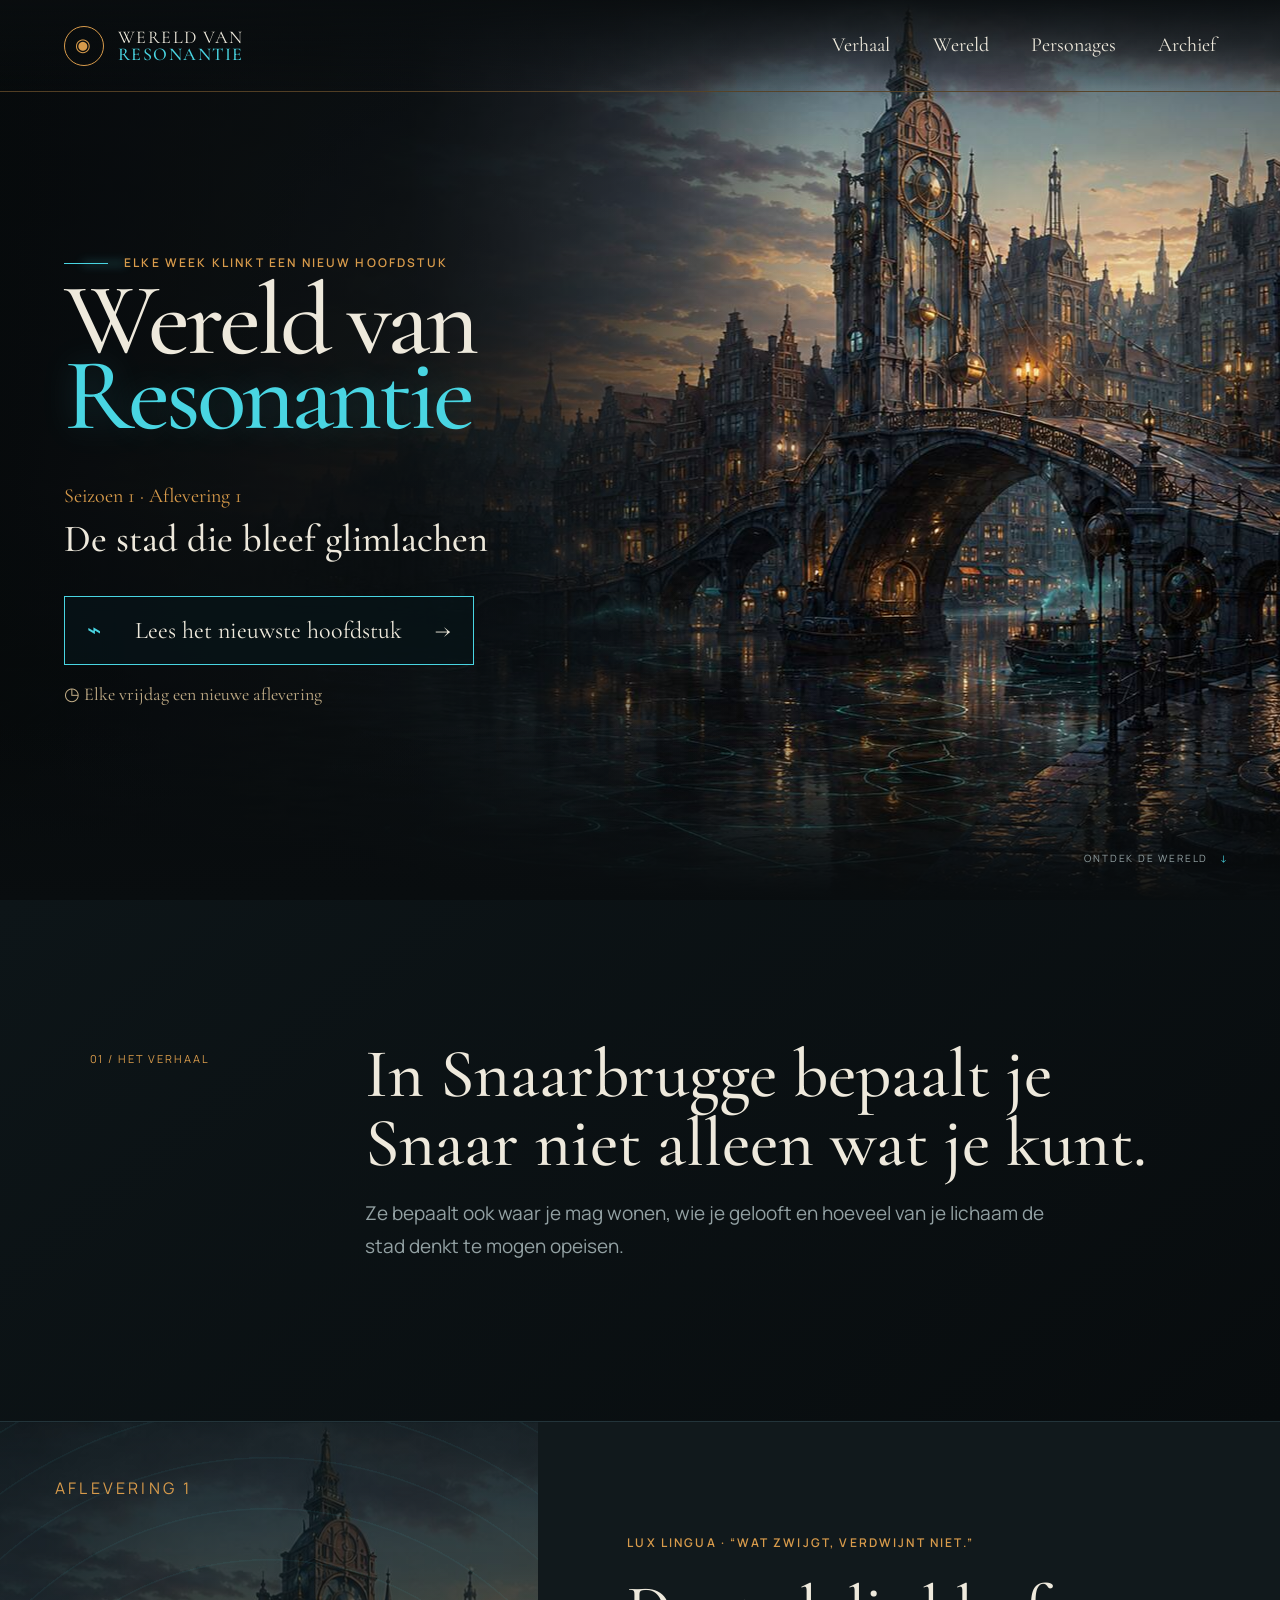
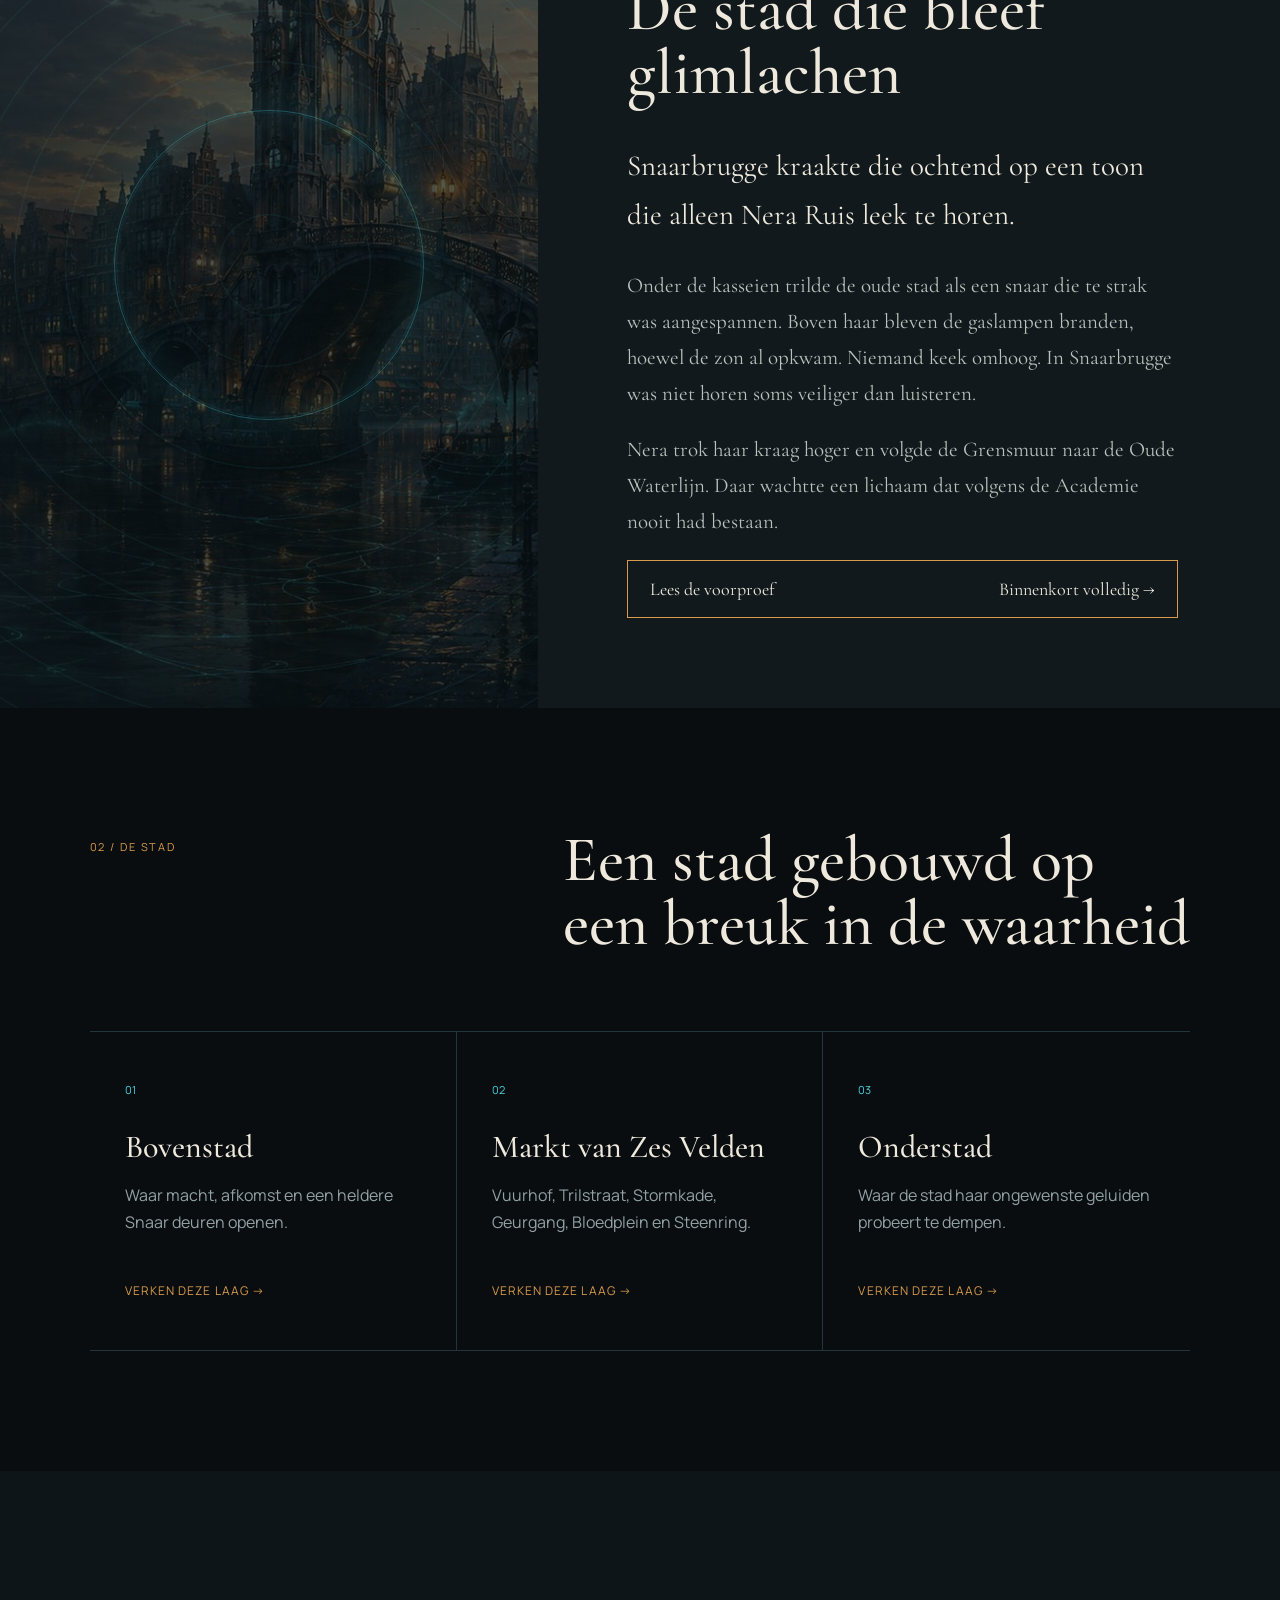
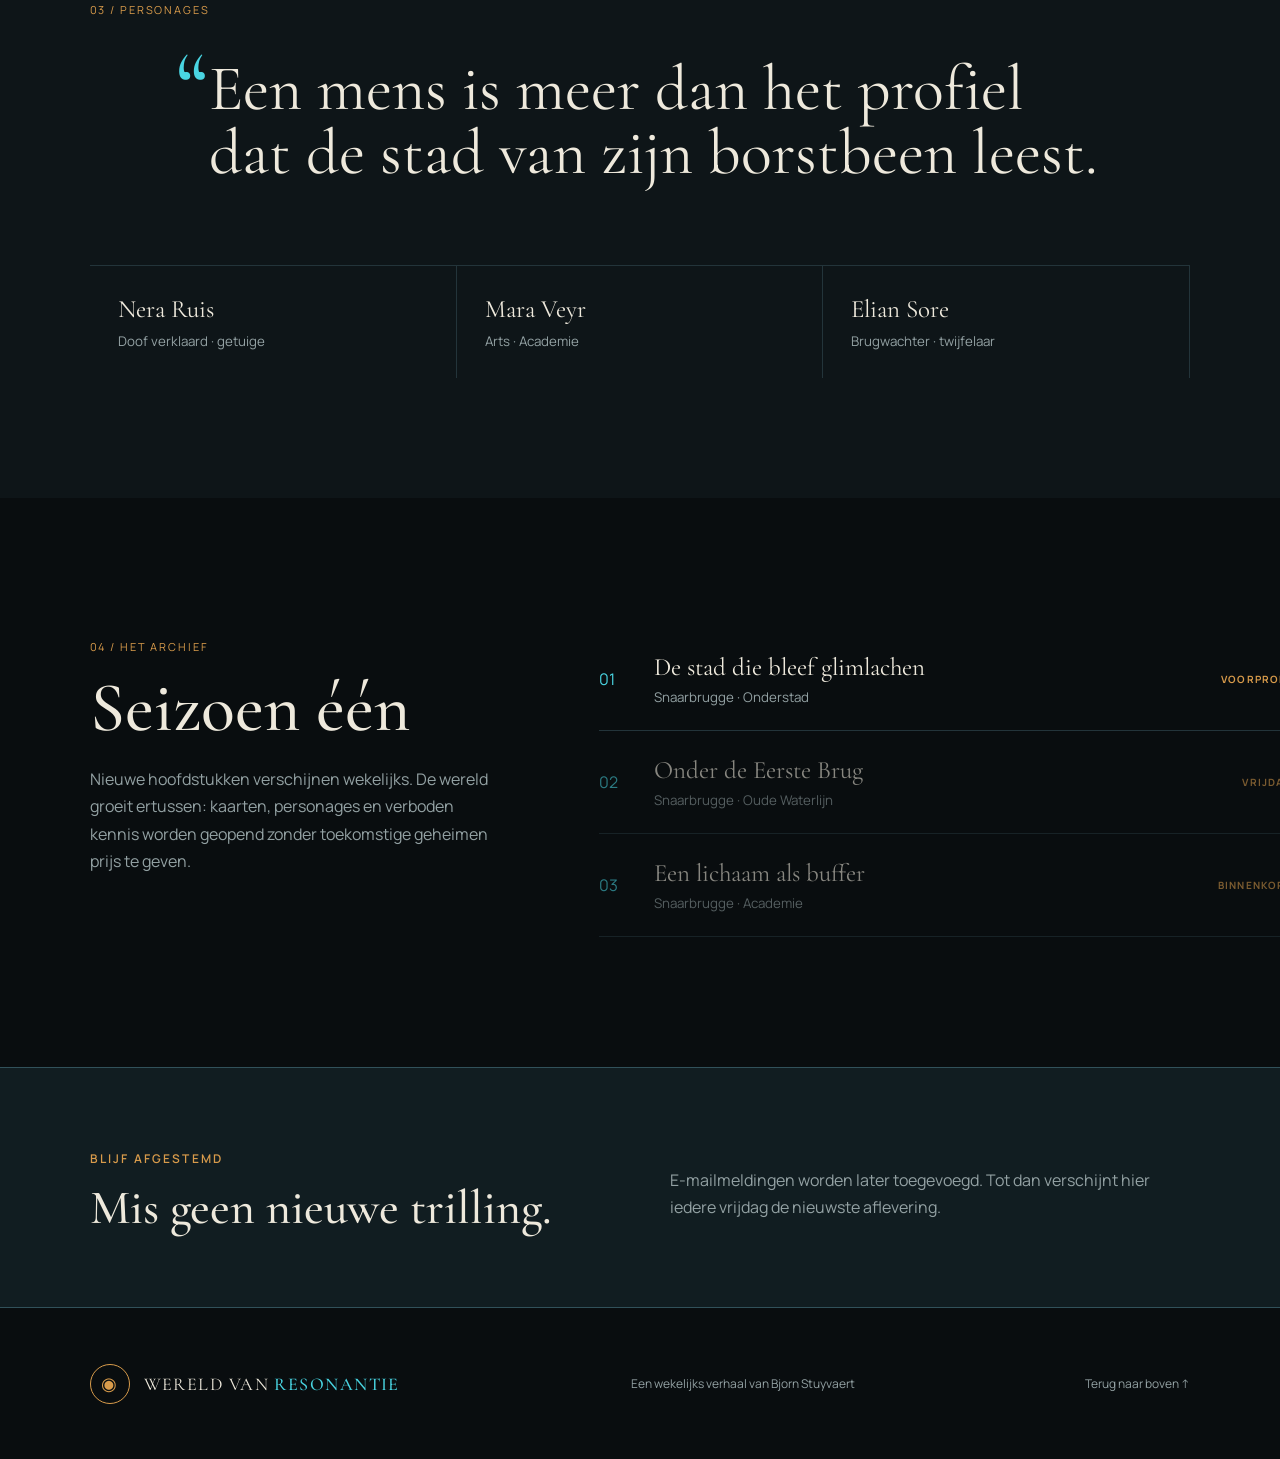
==== index.html @ d08d22cd "Publiceer eerste versie van de website" ====
<!doctype html>
<html lang="nl">
<head>
  <meta charset="utf-8">
  <meta name="viewport" content="width=device-width, initial-scale=1">
  <meta name="theme-color" content="#090d0f">
  <meta name="description" content="Elke week een nieuw hoofdstuk uit de Wereld van Resonantie.">
  <title>Wereld van Resonantie</title>
  <link rel="stylesheet" href="styles.css">
  <link rel="stylesheet" href="extra.css">
</head>
<body>
  <header class="topbar">
    <a class="brand" href="#top" aria-label="Wereld van Resonantie, terug naar boven">
      <span class="sigil" aria-hidden="true">◉</span>
      <span>Wereld van<br><b>Resonantie</b></span>
    </a>
    <button class="menubtn" type="button" aria-expanded="false" aria-controls="navigation">Menu</button>
    <nav id="navigation" aria-label="Hoofdnavigatie">
      <a href="#verhaal">Verhaal</a>
      <a href="#wereld">Wereld</a>
      <a href="#personages">Personages</a>
      <a href="#archief">Archief</a>
    </nav>
  </header>

  <main>
    <section class="hero" id="top">
      <div class="heroShade"></div>
      <div class="heroCopy">
        <p class="eyebrow"><span class="pulse"></span> Elke week klinkt een nieuw hoofdstuk</p>
        <h1>Wereld van<br><em>Resonantie</em></h1>
        <p class="episodeLine">Seizoen 1 · Aflevering 1</p>
        <h2>De stad die bleef glimlachen</h2>
        <a class="primary" href="#lezen"><span class="wave" aria-hidden="true">⌁</span> Lees het nieuwste hoofdstuk <span aria-hidden="true">→</span></a>
        <p class="schedule">◷ Elke vrijdag een nieuwe aflevering</p>
      </div>
      <a class="scroll" href="#verhaal">Ontdek de wereld <span>↓</span></a>
    </section>

    <section class="intro" id="verhaal">
      <p class="sectionNo">01 / HET VERHAAL</p>
      <div>
        <h2>In Snaarbrugge bepaalt je Snaar niet alleen wat je kunt.</h2>
        <p>Ze bepaalt ook waar je mag wonen, wie je gelooft en hoeveel van je lichaam de stad denkt te mogen opeisen.</p>
      </div>
    </section>

    <section class="latest" id="lezen">
      <div class="chapterArt" aria-hidden="true">
        <span>AFLEVERING 1</span>
        <div class="rings"></div>
      </div>
      <article>
        <p class="eyebrow">Lux Lingua · “Wat zwijgt, verdwijnt niet.”</p>
        <h2>De stad die bleef glimlachen</h2>
        <p class="lead">Snaarbrugge kraakte die ochtend op een toon die alleen Nera Ruis leek te horen.</p>
        <p>Onder de kasseien trilde de oude stad als een snaar die te strak was aangespannen. Boven haar bleven de gaslampen branden, hoewel de zon al opkwam. Niemand keek omhoog. In Snaarbrugge was niet horen soms veiliger dan luisteren.</p>
        <p>Nera trok haar kraag hoger en volgde de Grensmuur naar de Oude Waterlijn. Daar wachtte een lichaam dat volgens de Academie nooit had bestaan.</p>
        <a class="readButton" href="#lezen">Lees de voorproef <span>Binnenkort volledig →</span></a>
      </article>
    </section>

    <section class="world" id="wereld">
      <div class="worldHead">
        <p class="sectionNo">02 / DE STAD</p>
        <h2>Een stad gebouwd op<br>een breuk in de waarheid</h2>
      </div>
      <div class="placeGrid">
        <article><span>01</span><h3>Bovenstad</h3><p>Waar macht, afkomst en een heldere Snaar deuren openen.</p><a href="#archief">Verken deze laag →</a></article>
        <article><span>02</span><h3>Markt van Zes Velden</h3><p>Vuurhof, Trilstraat, Stormkade, Geurgang, Bloedplein en Steenring.</p><a href="#archief">Verken deze laag →</a></article>
        <article><span>03</span><h3>Onderstad</h3><p>Waar de stad haar ongewenste geluiden probeert te dempen.</p><a href="#archief">Verken deze laag →</a></article>
      </div>
    </section>

    <section class="characters" id="personages">
      <p class="sectionNo">03 / PERSONAGES</p>
      <blockquote class="quote"><span aria-hidden="true">“</span><p>Een mens is meer dan het profiel dat de stad van zijn borstbeen leest.</p></blockquote>
      <div class="nameRow">
        <div><b>Nera Ruis</b><small>Doof verklaard · getuige</small></div>
        <div><b>Mara Veyr</b><small>Arts · Academie</small></div>
        <div><b>Elian Sore</b><small>Brugwachter · twijfelaar</small></div>
      </div>
    </section>

    <section class="archive" id="archief">
      <div>
        <p class="sectionNo">04 / HET ARCHIEF</p>
        <h2>Seizoen één</h2>
        <p>Nieuwe hoofdstukken verschijnen wekelijks. De wereld groeit ertussen: kaarten, personages en verboden kennis worden geopend zonder toekomstige geheimen prijs te geven.</p>
      </div>
      <div class="episodeList">
        <div class="available"><span>01</span><div><b>De stad die bleef glimlachen</b><small>Snaarbrugge · Onderstad</small></div><strong>Voorproef</strong></div>
        <div><span>02</span><div><b>Onder de Eerste Brug</b><small>Snaarbrugge · Oude Waterlijn</small></div><strong>Vrijdag</strong></div>
        <div><span>03</span><div><b>Een lichaam als buffer</b><small>Snaarbrugge · Academie</small></div><strong>Binnenkort</strong></div>
      </div>
    </section>

    <section class="subscribe">
      <div><p class="eyebrow">Blijf afgestemd</p><h2>Mis geen nieuwe trilling.</h2></div>
      <p>E-mailmeldingen worden later toegevoegd. Tot dan verschijnt hier iedere vrijdag de nieuwste aflevering.</p>
    </section>
  </main>

  <footer>
    <a class="brand" href="#top"><span class="sigil" aria-hidden="true">◉</span><span>Wereld van <b>Resonantie</b></span></a>
    <p>Een wekelijks verhaal van Bjorn Stuyvaert</p>
    <a href="#top">Terug naar boven ↑</a>
  </footer>
  <script src="script.js"></script>
</body>
</html>
---- styles.css ----
@import url('https://fonts.googleapis.com/css2?family=Cormorant+Garamond:wght@400;500;600&family=Manrope:wght@400;500;600&display=swap');
:root{--ink:#090d0f;--panel:#0e1518;--line:#23343a;--paper:#eee9dc;--muted:#93a1a3;--cyan:#49d5e2;--amber:#d89b4b}*{box-sizing:border-box}html{scroll-behavior:smooth}body{margin:0;background:var(--ink);color:var(--paper);font-family:Manrope,sans-serif}a{color:inherit;text-decoration:none}.topbar{height:92px;display:flex;align-items:center;justify-content:space-between;padding:0 5vw;position:absolute;z-index:5;width:100%;border-bottom:1px solid rgba(216,155,75,.35);background:linear-gradient(#090d0fe8,transparent)}.brand{display:flex;align-items:center;gap:14px;font-family:'Cormorant Garamond';font-size:18px;line-height:.9;letter-spacing:.08em;text-transform:uppercase}.brand b{color:var(--cyan);font-weight:500}.sigil{border:1px solid var(--amber);width:40px;height:40px;border-radius:50%;display:grid;place-items:center;color:var(--amber)}nav{display:flex;gap:3.3vw;font-family:'Cormorant Garamond';font-size:20px}nav a{padding:8px 0;border-bottom:1px solid transparent}nav a:hover{color:var(--cyan);border-color:var(--cyan)}.menubtn{display:none}.hero{height:min(900px,100vh);min-height:720px;position:relative;background:url('assets/snaarbrugge-hero.jpg') center/cover no-repeat;display:flex;align-items:center;overflow:hidden}.hero:after{content:'';position:absolute;inset:0;background:radial-gradient(circle at 72% 55%,transparent 0 18%,rgba(0,0,0,.2) 50%),linear-gradient(90deg,#070b0df5 0%,#070b0dcc 32%,transparent 65%)}.heroShade{position:absolute;inset:auto 0 0;height:20%;background:linear-gradient(transparent,var(--ink));z-index:1}.heroCopy{position:relative;z-index:2;width:55%;margin-left:5vw;margin-top:65px}.eyebrow{color:var(--amber);text-transform:uppercase;letter-spacing:.18em;font-size:12px;font-weight:600}.pulse{display:inline-block;width:44px;height:1px;background:var(--cyan);vertical-align:middle;margin-right:12px;box-shadow:18px 0 10px var(--cyan)}h1,h2,h3{font-family:'Cormorant Garamond';font-weight:500;margin:0}.hero h1{font-size:clamp(72px,8vw,124px);line-height:.73;letter-spacing:-.04em}.hero h1 em{font-style:normal;color:var(--cyan);text-shadow:0 0 34px #49d5e233}.episodeLine{color:var(--amber);margin:52px 0 8px;font-family:'Cormorant Garamond';font-size:20px}.hero h2{font-size:clamp(28px,3vw,45px);margin-bottom:34px}.primary{display:flex;align-items:center;gap:18px;width:max-content;min-width:410px;justify-content:space-between;padding:19px 22px;border:1px solid var(--cyan);background:#071317cc;font-family:'Cormorant Garamond';font-size:24px;transition:.25s}.primary:hover{background:#12323a;box-shadow:0 0 30px #49d5e226;transform:translateY(-2px)}.wave{color:var(--cyan)}.schedule{color:#c3ae88;font-family:'Cormorant Garamond';font-size:18px}.scroll{position:absolute;z-index:2;right:4vw;bottom:35px;text-transform:uppercase;font-size:10px;letter-spacing:.18em;color:var(--muted)}.scroll span{color:var(--cyan);margin-left:8px}.intro{display:grid;grid-template-columns:25% 1fr;padding:140px 7vw;border-bottom:1px solid var(--line);background:linear-gradient(140deg,#0d1518,#080c0e)}.sectionNo{color:var(--amber);letter-spacing:.17em;font-size:11px;text-transform:uppercase}.intro h2{font-size:clamp(46px,5.4vw,78px);line-height:1;max-width:970px}.intro div>p{max-width:700px;color:var(--muted);font-size:19px;line-height:1.7}.latest{display:grid;grid-template-columns:42% 58%;min-height:760px}.chapterArt{position:relative;background:linear-gradient(#071114aa,#071114bb),url('assets/snaarbrugge-hero.jpg') 70%/cover;overflow:hidden;padding:55px;color:var(--amber);letter-spacing:.2em}.chapterArt:after{content:'';position:absolute;inset:0;background:repeating-radial-gradient(circle at 50%,transparent 0 49px,#49d5e20e 50px 51px)}.rings{width:310px;height:310px;border:1px solid #49d5e255;border-radius:50%;position:absolute;left:50%;top:50%;transform:translate(-50%,-50%);box-shadow:0 0 60px #49d5e222,inset 0 0 40px #49d5e21c}.latest article{padding:100px 8vw 90px 7vw;background:#11191c}.latest h2{font-size:clamp(48px,5vw,70px);line-height:1;margin:26px 0 36px}.latest article>p:not(.eyebrow){font-family:'Cormorant Garamond';font-size:21px;line-height:1.7;color:#bac2bd}.latest .lead{color:var(--paper)!important;font-size:29px!important}.readButton{margin-top:20px;border:1px solid var(--amber);background:transparent;color:var(--paper);padding:17px 22px;width:100%;display:flex;justify-content:space-between;font:18px 'Cormorant Garamond';cursor:pointer}.readButton:hover{background:#d89b4b18}.world{padding:120px 7vw}.worldHead{display:flex;justify-content:space-between;align-items:start}.worldHead h2{font-size:clamp(48px,5vw,72px);line-height:1}.placeGrid{display:grid;grid-template-columns:repeat(3,1fr);margin-top:75px;border-top:1px solid var(--line);border-bottom:1px solid var(--line)}.placeGrid article{padding:45px 35px 50px;border-right:1px solid var(--line)}.placeGrid article:last-child{border:0}.placeGrid span{color:var(--cyan);font-size:11px}.placeGrid h3{font-size:32px;margin:28px 0 15px}.placeGrid p{color:var(--muted);line-height:1.65;min-height:80px}.placeGrid a{color:var(--amber);font-size:12px;text-transform:uppercase;letter-spacing:.09em}.characters{padding:120px 7vw;background:#0e1518}.quote{display:flex;max-width:930px;margin:40px auto 80px}.quote span{font:100px 'Cormorant Garamond';color:var(--cyan);line-height:.6}.quote p{font:clamp(40px,5vw,70px)/1 'Cormorant Garamond';margin:0}.nameRow{display:grid;grid-template-columns:repeat(3,1fr);border-top:1px solid var(--line)}.nameRow div{padding:28px;border-right:1px solid var(--line)}.nameRow b,.nameRow small{display:block}.nameRow b{font:25px 'Cormorant Garamond'}.nameRow small{color:var(--muted);margin-top:8px}.archive{display:grid;grid-template-columns:37% 63%;gap:8vw;padding:130px 7vw}.archive h2{font-size:70px}.archive>div>p:last-child{color:var(--muted);line-height:1.7}.episodeList>div{display:grid;grid-template-columns:55px 1fr auto;align-items:center;padding:24px 0;border-bottom:1px solid var(--line);opacity:.55}.episodeList .available{opacity:1}.episodeList span{color:var(--cyan)}.episodeList b,.episodeList small{display:block}.episodeList b{font:25px 'Cormorant Garamond'}.episodeList small{color:var(--muted);margin-top:6px}.episodeList strong{color:var(--amber);text-transform:uppercase;font-size:10px;letter-spacing:.12em}.subscribe{display:flex;justify-content:space-between;align-items:end;padding:70px 7vw;background:#111d21;border-block:1px solid #31515a}.subscribe h2{font-size:48px}.subscribe form{display:flex;width:45%}.subscribe input{flex:1;background:transparent;color:white;border:0;border-bottom:1px solid var(--cyan);padding:17px;font:16px Manrope}.subscribe button{background:var(--cyan);border:0;padding:0 25px;color:#061013;font-weight:600}footer{display:flex;align-items:center;justify-content:space-between;padding:55px 7vw;color:var(--muted);font-size:12px}footer .brand{color:var(--paper)}.srOnly{position:absolute;width:1px;height:1px;overflow:hidden;clip:rect(0,0,0,0)}
@media(max-width:800px){.topbar{height:74px}.menubtn{display:block;background:transparent;border:1px solid var(--line);color:var(--paper);padding:8px 12px}nav{display:none;position:absolute;top:74px;inset-inline:0;background:#091013;padding:25px;flex-direction:column}nav.open{display:flex}.hero{min-height:760px;background-position:66% center}.hero:after{background:linear-gradient(90deg,#070b0ff5 0%,#070b0edb 75%,#070b0e77)}.heroCopy{width:90%;margin-left:6vw}.hero h1{font-size:64px}.primary{min-width:0;width:100%;font-size:20px}.intro,.latest,.archive{grid-template-columns:1fr}.intro{gap:40px;padding:90px 7vw}.chapterArt{min-height:420px}.latest article{padding:70px 7vw}.worldHead{display:block}.placeGrid{grid-template-columns:1fr}.placeGrid article{border-right:0;border-bottom:1px solid var(--line)}.nameRow{grid-template-columns:1fr}.nameRow div{border-right:0;border-bottom:1px solid var(--line)}.archive{gap:45px}.subscribe{display:block}.subscribe form{width:100%;margin-top:30px}footer{gap:25px;flex-direction:column;text-align:center}}
---- extra.css ----
.episodeList > a,
.episodeList > div {
  display: grid;
  grid-template-columns: 55px 1fr auto;
  align-items: center;
  padding: 24px 0;
  border-bottom: 1px solid var(--line);
  opacity: .55;
}

.episodeList > a.available { opacity: 1; }
.readButton { text-decoration: none; }
.subscribe > p { max-width: 520px; color: var(--muted); line-height: 1.7; }

.reading-page {
  background:
    radial-gradient(circle at 50% 0, rgba(73,213,226,.08), transparent 35%),
    var(--ink);
}

.reading-header {
  min-height: 88px;
  padding: 20px 6vw;
  display: flex;
  align-items: center;
  justify-content: space-between;
  border-bottom: 1px solid var(--line);
}

.reading-header > a:last-child { color: var(--amber); font-size: 13px; }

.chapter {
  width: min(760px, 86vw);
  margin: 0 auto;
  padding: 110px 0 130px;
}

.chapter h1 {
  font-size: clamp(58px, 8vw, 96px);
  line-height: .92;
  letter-spacing: -.035em;
  margin: 18px 0 28px;
}

.chapter-meta { color: var(--muted); font-size: 13px; letter-spacing: .05em; }
.chapter-divider { color: var(--cyan); text-align: center; font-size: 42px; margin: 55px 0; }
.chapter-note { border-left: 2px solid var(--amber); padding: 18px 24px; background: #11191c; color: var(--muted); }
.chapter > p:not(.eyebrow):not(.chapter-meta):not(.chapter-note) { font: 23px/1.85 'Cormorant Garamond', serif; color: #d0d2ca; }
.dropcap:first-letter { float: left; font-size: 92px; line-height: .75; padding: 12px 12px 0 0; color: var(--cyan); }
.coming-soon { margin: 70px 0; padding: 36px; text-align: center; border: 1px solid var(--line); background: #0e1518; }
.coming-soon span { color: var(--amber); text-transform: uppercase; letter-spacing: .18em; font-size: 11px; }
.coming-soon p { font-family: 'Cormorant Garamond', serif; font-size: 24px; }
.chapter-nav { display: flex; justify-content: space-between; gap: 20px; padding-top: 26px; border-top: 1px solid var(--line); color: var(--muted); font-size: 13px; }
.chapter-nav a { color: var(--cyan); }

.error-page { min-height: 100vh; display: grid; place-items: center; text-align: center; }
.error-page main { padding: 40px; }
.error-page h1 { font-size: clamp(58px, 9vw, 110px); }
.error-page p:not(.eyebrow) { color: var(--muted); margin-bottom: 40px; }
.error-page .primary { margin: 0 auto; min-width: 0; }

@media (max-width: 800px) {
  .reading-header { align-items: flex-start; gap: 18px; }
  .reading-header .brand { font-size: 14px; }
  .chapter { padding-top: 75px; }
  .chapter-nav { flex-direction: column; }
  .subscribe > p { margin-top: 25px; }
}
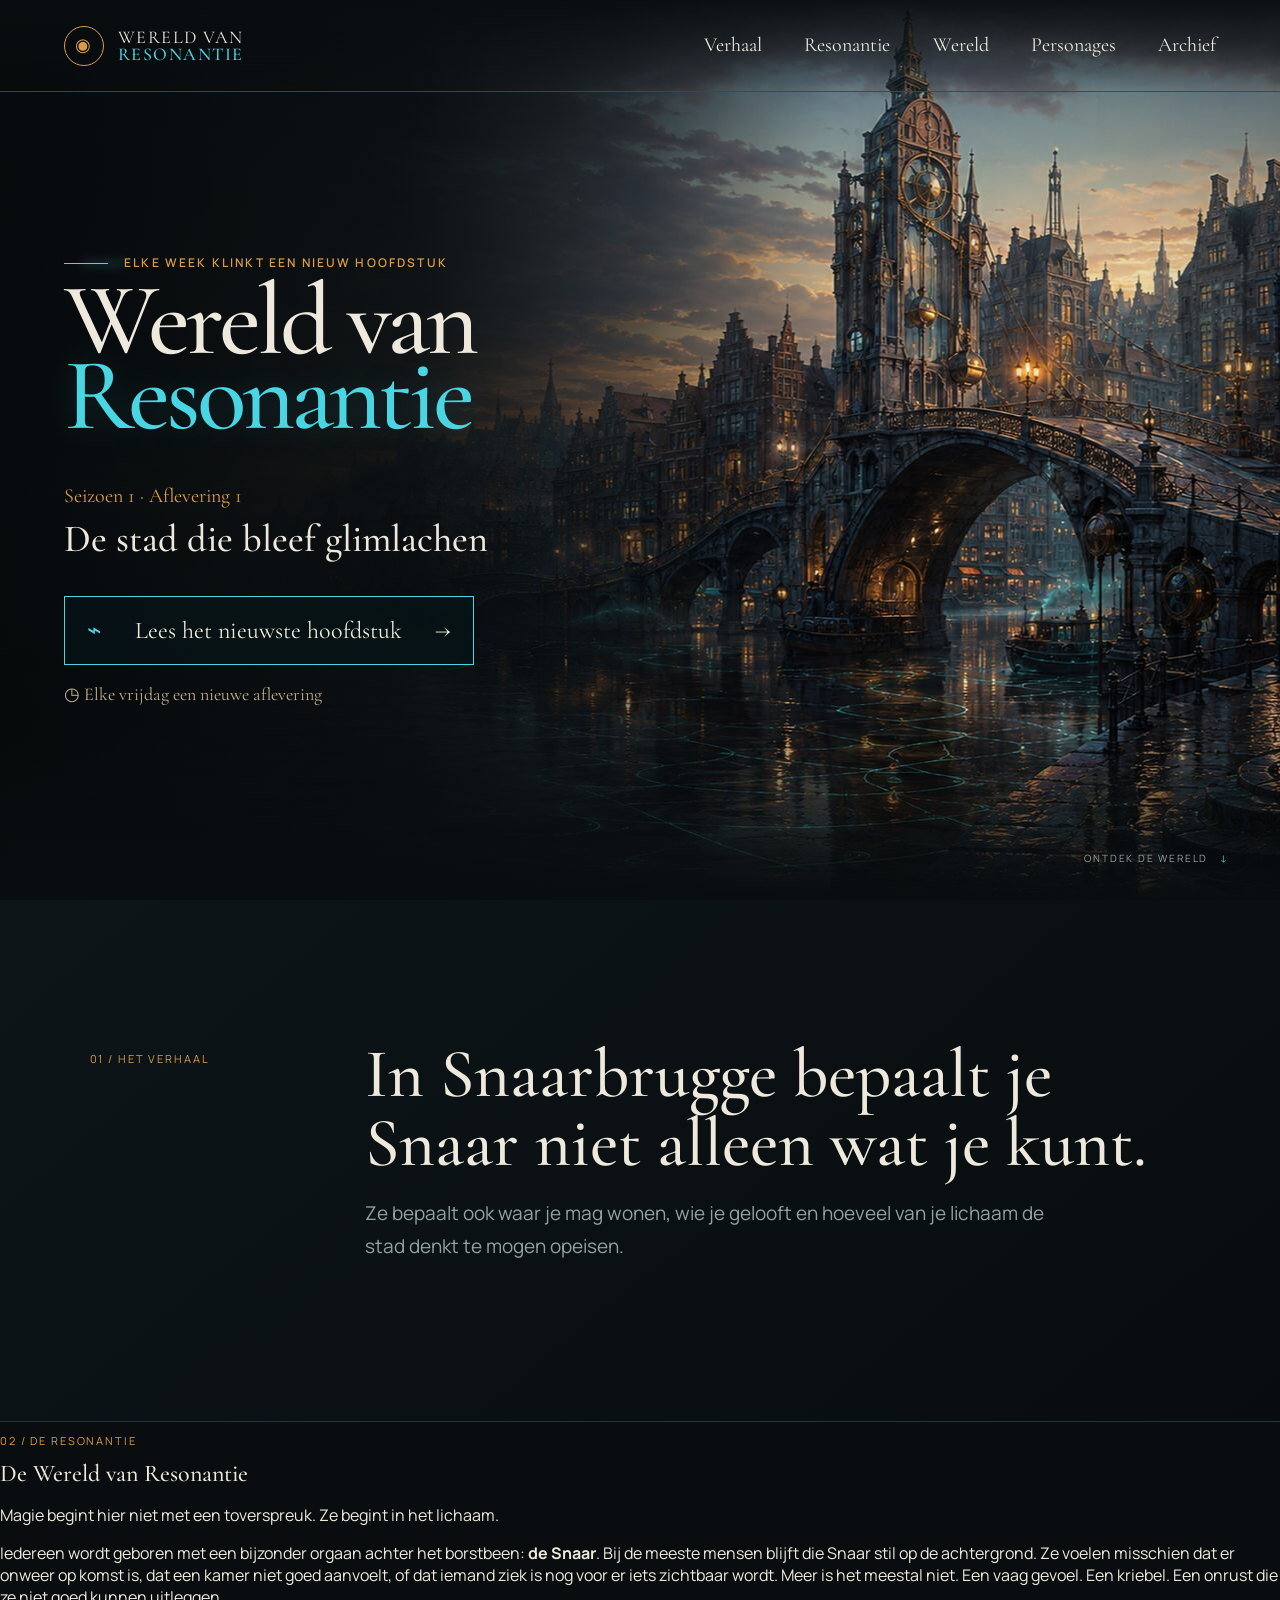
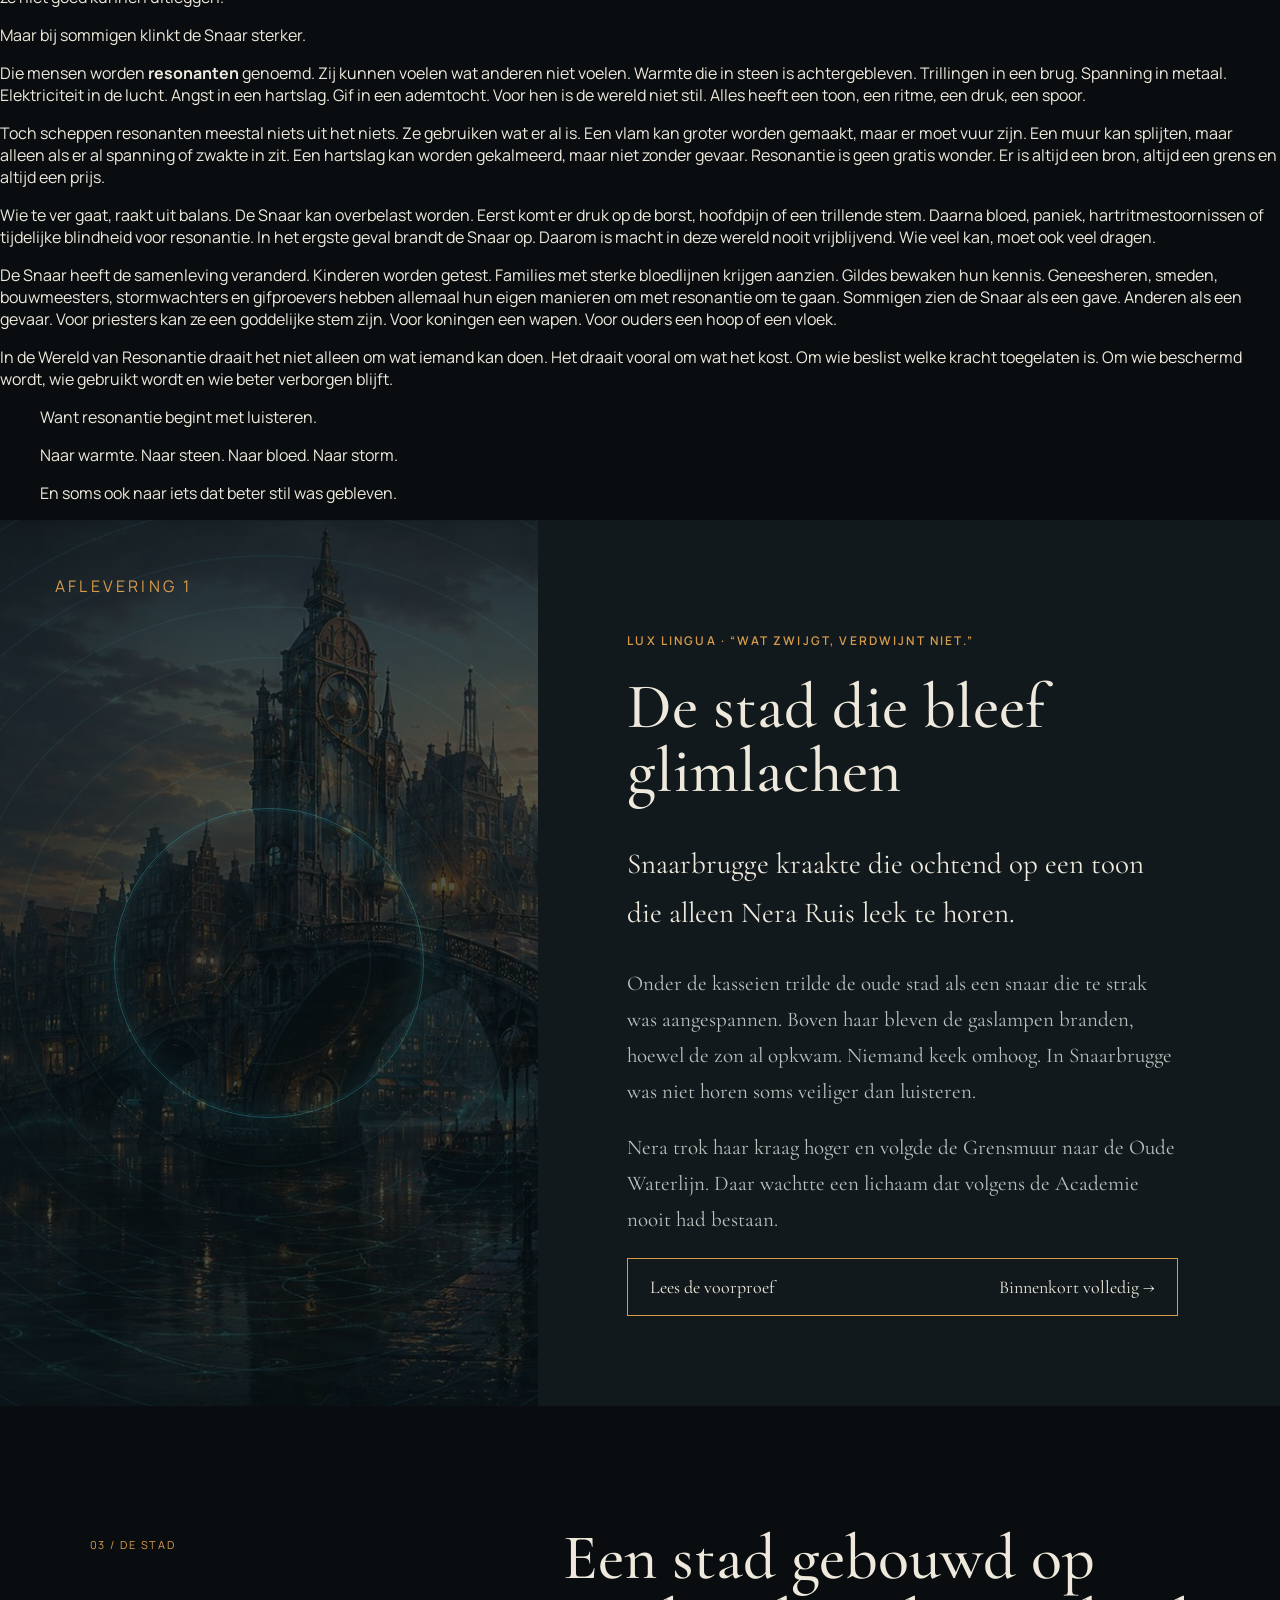
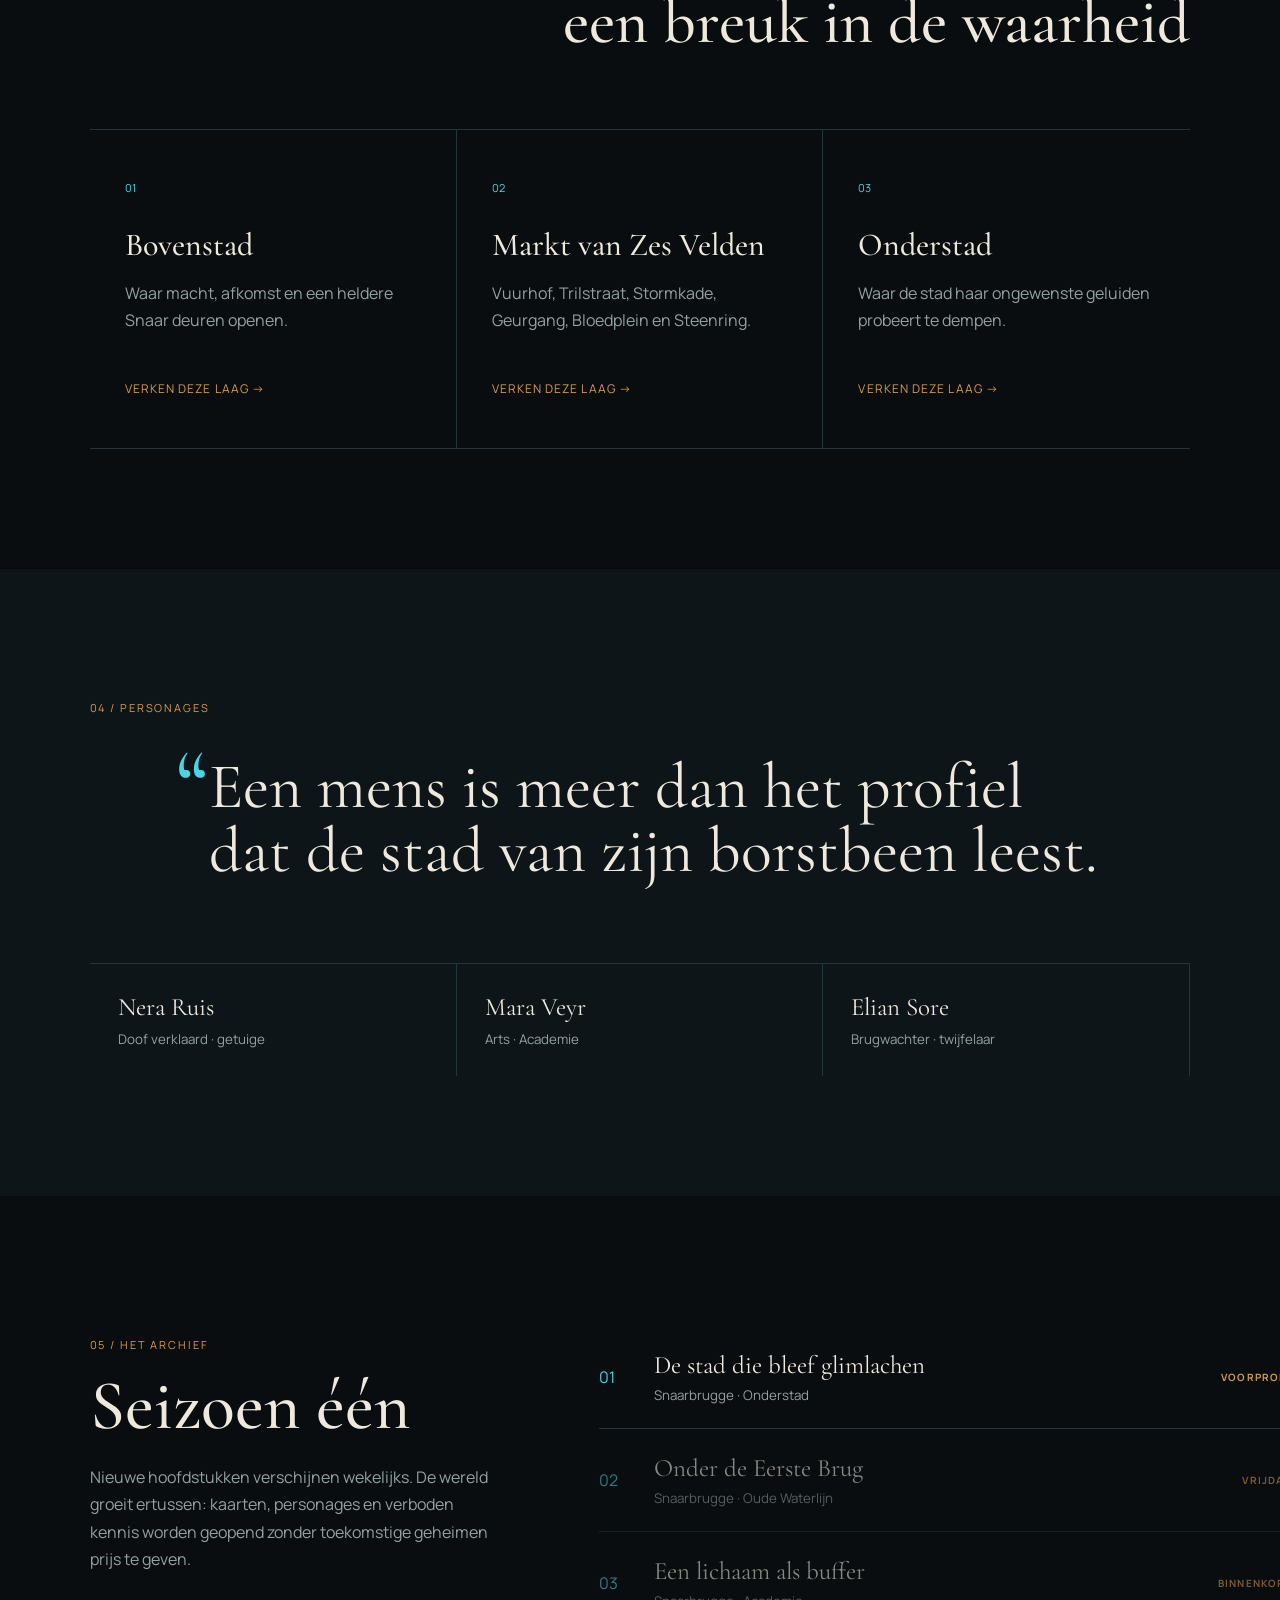
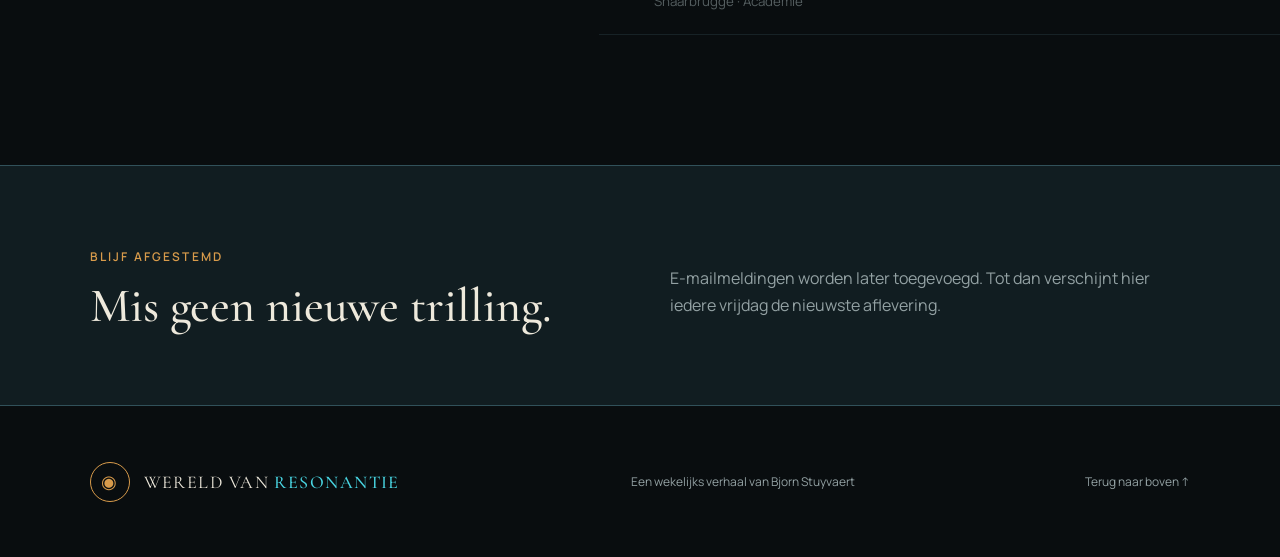
==== commit 6adcd960: "Voeg uitleg over de Wereld van Resonantie toe" ====
--- a/index.html
+++ b/index.html
@@ -18,6 +18,7 @@
     <button class="menubtn" type="button" aria-expanded="false" aria-controls="navigation">Menu</button>
     <nav id="navigation" aria-label="Hoofdnavigatie">
       <a href="#verhaal">Verhaal</a>
+      <a href="#resonantie">Resonantie</a>
       <a href="#wereld">Wereld</a>
       <a href="#personages">Personages</a>
       <a href="#archief">Archief</a>
@@ -46,6 +47,28 @@
       </div>
     </section>
 
+    <section class="lore" id="resonantie">
+      <header class="lore-head">
+        <p class="sectionNo">02 / DE RESONANTIE</p>
+        <h2>De Wereld van Resonantie</h2>
+        <p class="lore-lead">Magie begint hier niet met een toverspreuk. Ze begint in het lichaam.</p>
+      </header>
+      <div class="lore-copy">
+        <p>Iedereen wordt geboren met een bijzonder orgaan achter het borstbeen: <strong>de Snaar</strong>. Bij de meeste mensen blijft die Snaar stil op de achtergrond. Ze voelen misschien dat er onweer op komst is, dat een kamer niet goed aanvoelt, of dat iemand ziek is nog voor er iets zichtbaar wordt. Meer is het meestal niet. Een vaag gevoel. Een kriebel. Een onrust die ze niet goed kunnen uitleggen.</p>
+        <p>Maar bij sommigen klinkt de Snaar sterker.</p>
+        <p>Die mensen worden <strong>resonanten</strong> genoemd. Zij kunnen voelen wat anderen niet voelen. Warmte die in steen is achtergebleven. Trillingen in een brug. Spanning in metaal. Elektriciteit in de lucht. Angst in een hartslag. Gif in een ademtocht. Voor hen is de wereld niet stil. Alles heeft een toon, een ritme, een druk, een spoor.</p>
+        <p>Toch scheppen resonanten meestal niets uit het niets. Ze gebruiken wat er al is. Een vlam kan groter worden gemaakt, maar er moet vuur zijn. Een muur kan splijten, maar alleen als er al spanning of zwakte in zit. Een hartslag kan worden gekalmeerd, maar niet zonder gevaar. Resonantie is geen gratis wonder. Er is altijd een bron, altijd een grens en altijd een prijs.</p>
+        <p>Wie te ver gaat, raakt uit balans. De Snaar kan overbelast worden. Eerst komt er druk op de borst, hoofdpijn of een trillende stem. Daarna bloed, paniek, hartritmestoornissen of tijdelijke blindheid voor resonantie. In het ergste geval brandt de Snaar op. Daarom is macht in deze wereld nooit vrijblijvend. Wie veel kan, moet ook veel dragen.</p>
+        <p>De Snaar heeft de samenleving veranderd. Kinderen worden getest. Families met sterke bloedlijnen krijgen aanzien. Gildes bewaken hun kennis. Geneesheren, smeden, bouwmeesters, stormwachters en gifproevers hebben allemaal hun eigen manieren om met resonantie om te gaan. Sommigen zien de Snaar als een gave. Anderen als een gevaar. Voor priesters kan ze een goddelijke stem zijn. Voor koningen een wapen. Voor ouders een hoop of een vloek.</p>
+        <p>In de Wereld van Resonantie draait het niet alleen om wat iemand kan doen. Het draait vooral om wat het kost. Om wie beslist welke kracht toegelaten is. Om wie beschermd wordt, wie gebruikt wordt en wie beter verborgen blijft.</p>
+      </div>
+      <blockquote class="lore-ending">
+        <p>Want resonantie begint met luisteren.</p>
+        <p>Naar warmte. Naar steen. Naar bloed. Naar storm.</p>
+        <p>En soms ook naar iets dat beter stil was gebleven.</p>
+      </blockquote>
+    </section>
+
     <section class="latest" id="lezen">
       <div class="chapterArt" aria-hidden="true">
         <span>AFLEVERING 1</span>
@@ -63,7 +86,7 @@
 
     <section class="world" id="wereld">
       <div class="worldHead">
-        <p class="sectionNo">02 / DE STAD</p>
+        <p class="sectionNo">03 / DE STAD</p>
         <h2>Een stad gebouwd op<br>een breuk in de waarheid</h2>
       </div>
       <div class="placeGrid">
@@ -74,7 +97,7 @@
     </section>
 
     <section class="characters" id="personages">
-      <p class="sectionNo">03 / PERSONAGES</p>
+      <p class="sectionNo">04 / PERSONAGES</p>
       <blockquote class="quote"><span aria-hidden="true">“</span><p>Een mens is meer dan het profiel dat de stad van zijn borstbeen leest.</p></blockquote>
       <div class="nameRow">
         <div><b>Nera Ruis</b><small>Doof verklaard · getuige</small></div>
@@ -85,7 +108,7 @@
 
     <section class="archive" id="archief">
       <div>
-        <p class="sectionNo">04 / HET ARCHIEF</p>
+        <p class="sectionNo">05 / HET ARCHIEF</p>
         <h2>Seizoen één</h2>
         <p>Nieuwe hoofdstukken verschijnen wekelijks. De wereld groeit ertussen: kaarten, personages en verboden kennis worden geopend zonder toekomstige geheimen prijs te geven.</p>
       </div>
